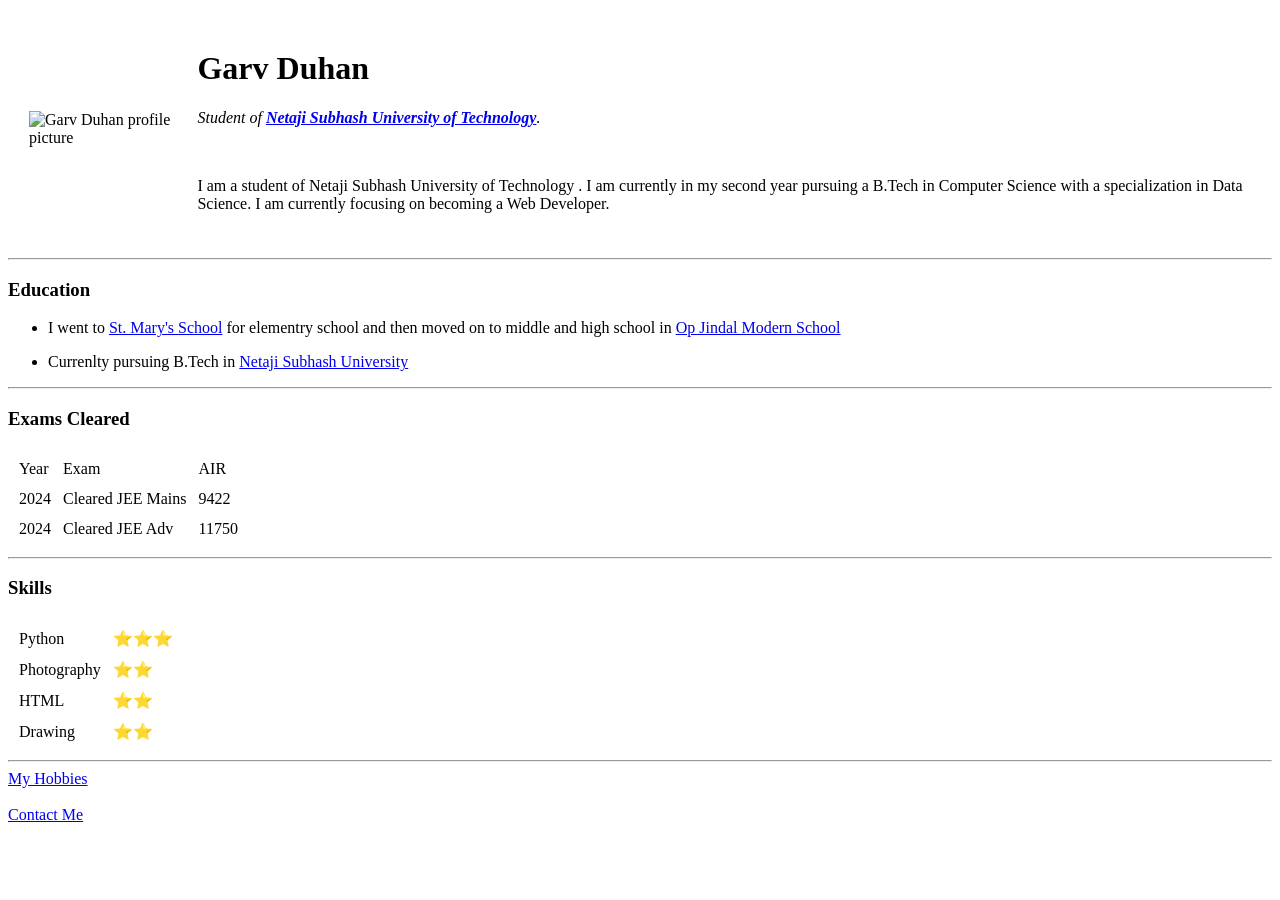
==== index.html @ 8f45e855 "Add initial CV website files" ====
<!DOCTYPE html>
<html>
  <head>
    <meta charset="UTF-8">
    <!--<meta name = "description" content="Journey of Garv Duhan an engineer currently pursuing a B.Tech in CS">-->
    <title>G.Duhan Personal Site</title>
  </head>
  <body>
    <table cellspacing="20">
      <tbody>
        <tr>
          <td><img src="images/garvduhan.png" alt="Garv Duhan profile picture" width="200"></td>
          <td><h1>Garv Duhan</h1>
            <p><em>Student of <strong><a href="http://nsut.ac.in/" target = "_blank">Netaji Subhash University of Technology</a></strong>.</em></p>
            <br>
            <p> I am a student of Netaji Subhash University of Technology . I am currently in my second year pursuing a B.Tech in Computer Science with a specialization in Data Science. I am currently focusing on becoming a Web Developer.</p>
          </td>
        </tr>
      </tbody>
    </table>
    
    
    <hr unshaded>
    <h3>Education</h3>
    <ul>
      <li><p>I went to <a href = "https://www.smshisar.org/" target = "_blank">St. Mary's School</a> for elementry school and then moved on to middle and high school in <a href = "https://www.opjms.edu.in/" target = "_blank">Op Jindal Modern School</a></li>
      <li>Currenlty pursuing B.Tech in <a href="http://nsut.ac.in/" target = "_blank">Netaji Subhash University</a></p></li>
    </ul>
    <hr>
    <h3>Exams Cleared</h3>
    <table cellspacing ="10px">
      <thead>
        <tr>
          <td>Year</td>
          <td>Exam</td>
          <td>AIR</td>
        </tr>
      </thead>
      <tbody>
        <tr>
          <td>2024</td>
          <td>Cleared JEE Mains</td>
          <td>9422</td>
        </tr>
        <tr>
          <td>2024</td>
          <td>Cleared JEE Adv</td>
          <td>11750</td>
        </tr>
      </tbody>
    </table>
    <hr>
    <h3>Skills</h3>
    
    <table cellspacing = "10">
      <tbody>  
        <tr>
          <td>Python</td>
          <td>⭐⭐⭐</td>
        </tr>
        <tr>
          <td>Photography</td>
          <td>⭐⭐</td>
        </tr>
        <tr>
          <td>HTML</td>
          <td>⭐⭐</td>
        </tr>
        <tr>
          <td>Drawing</td>
          <td>⭐⭐</td>          
        </tr>
      </tbody>
    </table>
    <hr>
    <a href = "hobbies.html" >My Hobbies</a>
    <br>
    <br>
    <a href = "contact.html" >Contact Me</a>
  </body>
</html>
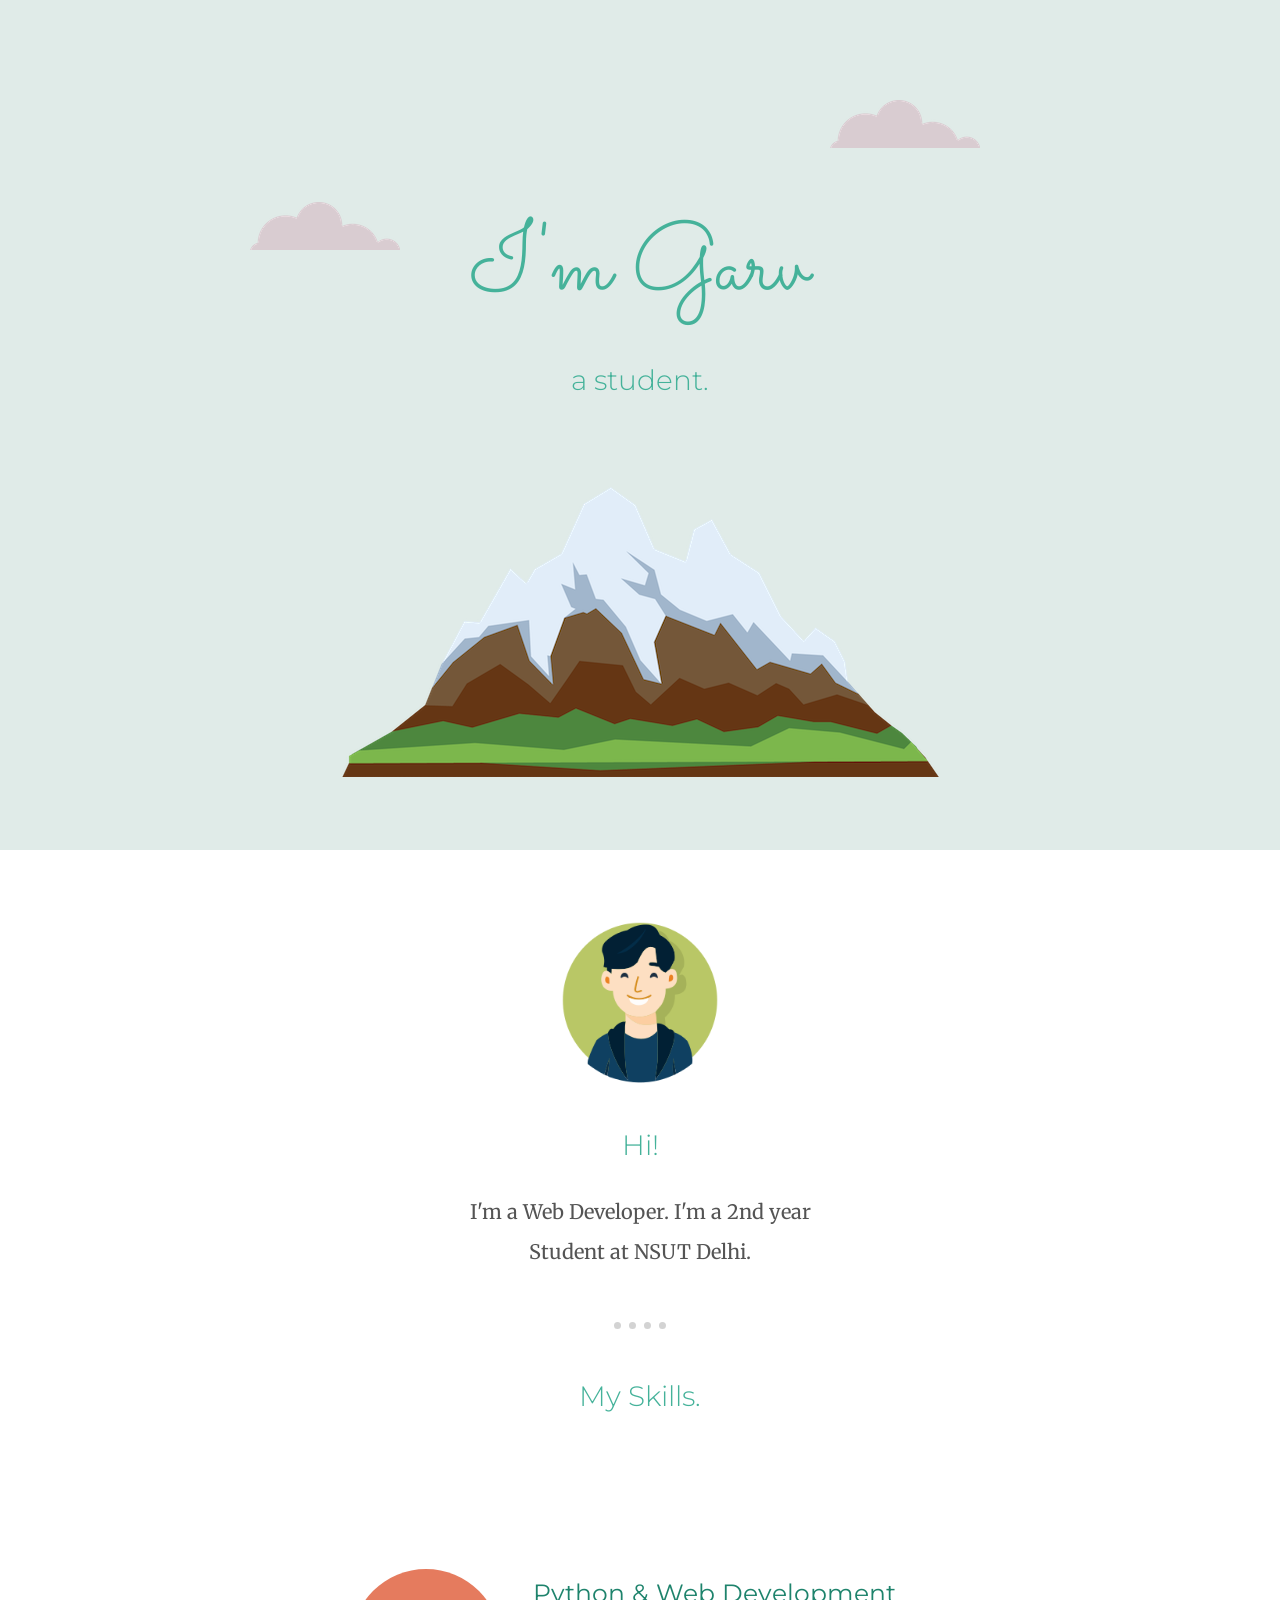
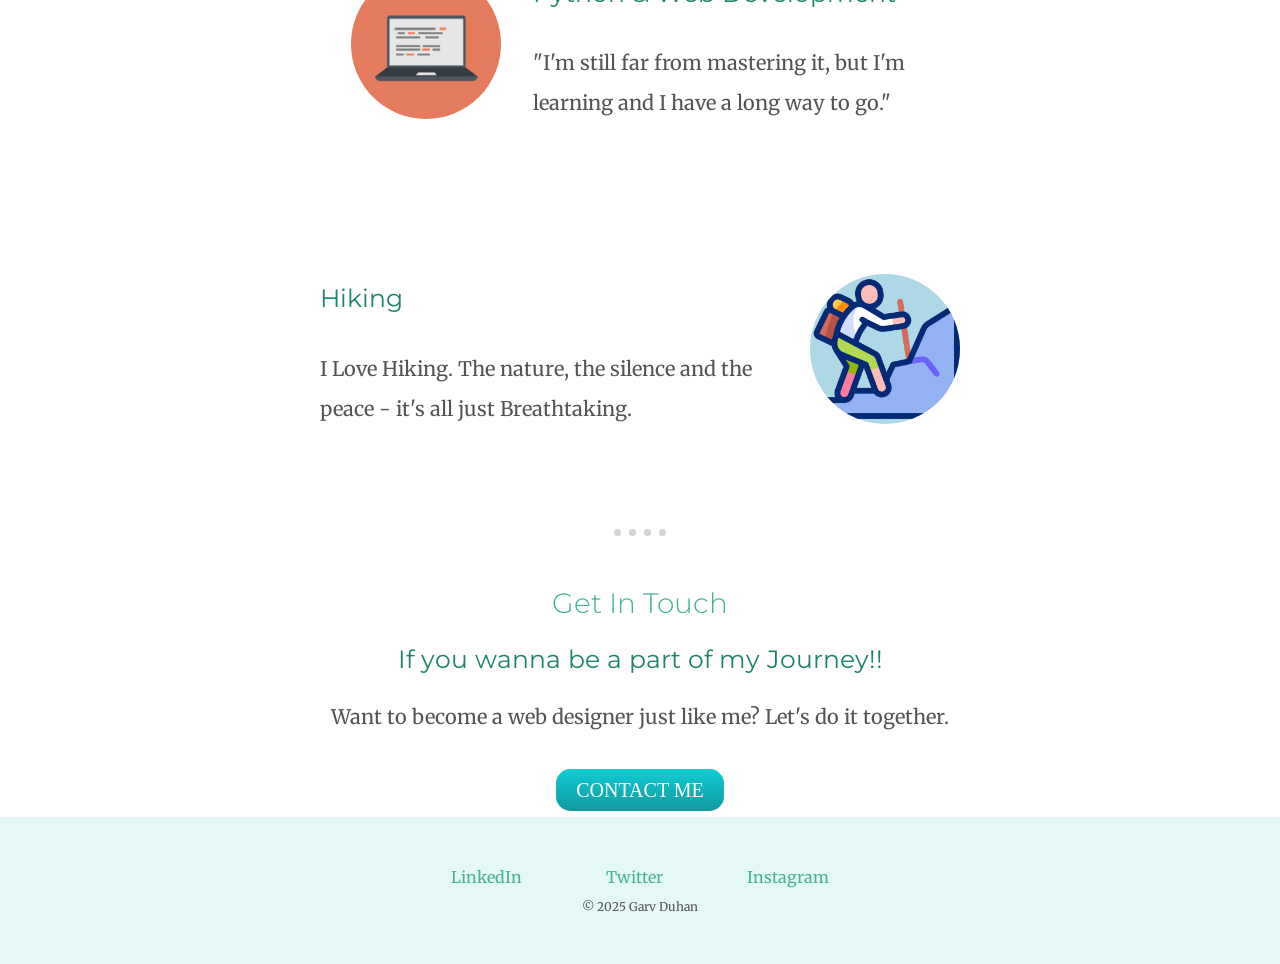
==== commit 40726375: "Added initial CV website files" ====
--- a/index.html
+++ b/index.html
@@ -1,81 +1,66 @@
 <!DOCTYPE html>
-<html>
-  <head>
+<html lang="en">
+<head>
     <meta charset="UTF-8">
-    <!--<meta name = "description" content="Journey of Garv Duhan an engineer currently pursuing a B.Tech in CS">-->
-    <title>G.Duhan Personal Site</title>
-  </head>
-  <body>
-    <table cellspacing="20">
-      <tbody>
-        <tr>
-          <td><img src="images/garvduhan.png" alt="Garv Duhan profile picture" width="200"></td>
-          <td><h1>Garv Duhan</h1>
-            <p><em>Student of <strong><a href="http://nsut.ac.in/" target = "_blank">Netaji Subhash University of Technology</a></strong>.</em></p>
-            <br>
-            <p> I am a student of Netaji Subhash University of Technology . I am currently in my second year pursuing a B.Tech in Computer Science with a specialization in Data Science. I am currently focusing on becoming a Web Developer.</p>
-          </td>
-        </tr>
-      </tbody>
-    </table>
-    
-    
-    <hr unshaded>
-    <h3>Education</h3>
-    <ul>
-      <li><p>I went to <a href = "https://www.smshisar.org/" target = "_blank">St. Mary's School</a> for elementry school and then moved on to middle and high school in <a href = "https://www.opjms.edu.in/" target = "_blank">Op Jindal Modern School</a></li>
-      <li>Currenlty pursuing B.Tech in <a href="http://nsut.ac.in/" target = "_blank">Netaji Subhash University</a></p></li>
-    </ul>
+    <title>Garv Duhan</title>
+    <link rel="stylesheet" href="css/styles.css">
+    <link rel="icon" href="favicon (1).ico">
+    <link rel="preconnect" href="https://fonts.googleapis.com">
+    <link rel="preconnect" href="https://fonts.gstatic.com" crossorigin>
+    <link href="https://fonts.googleapis.com/css2?family=Merriweather:opsz@18..144&family=Montserrat:ital,wght@0,100..900;1,100..900&family=Sacramento&display=swap" rel="stylesheet">
+</head>
+<body>
+    <div class="top-container">
+      <img class="top-cloud" src="images/cloud.png" alt="cloud-img">
+      <h1>I'm Garv</h1>
+      <h2>a student.</h2>
+      <img class="bottom-cloud" src="images/cloud.png" alt="cloud-img">
+      <img src="images/mountain.png" alt="mountain-img">
+    </div>
+    <div class="middle-container">
+      <div class="profile">
+      <img class="profile-pic" src="images/user.png" alt="profile-pic-img">
+      <h2>Hi!</h2>
+      <p class="intro">I'm a Web Developer. I'm a 2nd year Student at NSUT Delhi.</p>
+      </div>
+      <hr>
+      <div class="skills">
+        <h2>My Skills.</h2>
+      <div class="skill-row">
+        <table cellspacing="30px">
+          <tbody>
+            <tr>
+            <td><img class="computer" src="images/computer.png" alt="computer-img"></td>
+            <td><h3>Python & Web Development</h3>
+            <p>"I'm still far from mastering it,
+               but I'm learning and 
+               I have a long way to go."
+            </p></td>
+            </tr>
+          </tbody>
+        </table>
+      </div>    
+      <div class="skill-row">
+        <img class="hiking" src="images/hiking.png" alt="sports-img">
+        <h3>Hiking</h3>
+        <p>I Love Hiking. The nature, the silence and the peace - it's all just Breathtaking.</p>
+      </div>
+    </div>
     <hr>
-    <h3>Exams Cleared</h3>
-    <table cellspacing ="10px">
-      <thead>
-        <tr>
-          <td>Year</td>
-          <td>Exam</td>
-          <td>AIR</td>
-        </tr>
-      </thead>
-      <tbody>
-        <tr>
-          <td>2024</td>
-          <td>Cleared JEE Mains</td>
-          <td>9422</td>
-        </tr>
-        <tr>
-          <td>2024</td>
-          <td>Cleared JEE Adv</td>
-          <td>11750</td>
-        </tr>
-      </tbody>
-    </table>
-    <hr>
-    <h3>Skills</h3>
-    
-    <table cellspacing = "10">
-      <tbody>  
-        <tr>
-          <td>Python</td>
-          <td>⭐⭐⭐</td>
-        </tr>
-        <tr>
-          <td>Photography</td>
-          <td>⭐⭐</td>
-        </tr>
-        <tr>
-          <td>HTML</td>
-          <td>⭐⭐</td>
-        </tr>
-        <tr>
-          <td>Drawing</td>
-          <td>⭐⭐</td>          
-        </tr>
-      </tbody>
-    </table>
-    <hr>
-    <a href = "hobbies.html" >My Hobbies</a>
-    <br>
-    <br>
-    <a href = "contact.html" >Contact Me</a>
-  </body>
-</html>
+    <div class="contact-me">
+      <h2>Get In Touch</h2>
+      <h3>If you wanna be a part of my Journey!!</h3>
+      <p class="contact-description">Want to become a web designer just like me? Let's do it together.</p>
+      <a class="btn" href="mailto:garvduhan2006@gmail.com">CONTACT ME</a>
+      </div>
+    </div>
+
+
+    <div class="bottom-container">
+      <a href="https://www.linkedin.com/in/garv-duhan-996467323" target="_blank">LinkedIn</a>
+      <a href="https://x.com/DuhanGarv" target="_blank">Twitter</a>
+      <a class="footer-link" href="https://www.instagram.com/duhan_garv/" target="_blank">Instagram</a>
+      <p class="copyright">© 2025 Garv Duhan</p>
+    </div>
+</body>
+</html>
--- a/css/styles.css
+++ b/css/styles.css
@@ -0,0 +1,150 @@
+body{
+    
+    margin: 0px;
+    text-align: center;
+    font-family: "Merriweather", serif;
+    color: #545454;
+    }
+
+.top-container{
+    background-color: #e0ebe8;
+    position: relative;
+    padding-top: 200px;
+    height: 650px;
+    margin-bottom: 50px;
+}
+a{
+    font-family: "Merriweather", serif;
+    color: #45b29a;
+    text-decoration: none;
+    margin: 40px 40px;
+}
+a:hover{
+    color: #545454;
+}
+
+h1{
+    margin: 0px auto 0 auto;
+    font-family:"Sacramento", cursive;
+    font-size: 6rem;
+    font-weight: 400;
+    color: #45b29a;
+    
+}
+p{
+    font-size: 20px;
+    font-family: "Merriweather", serif;
+}
+h2{
+   font-family: "Montserrat", sans-serif;
+   font-size: 1.75rem;
+   font-weight: 300;
+   color: #45b29a;
+}
+
+h3{
+    font-family: "Montserrat", sans-serif;
+    font-size: 1.55rem;
+    font-weight: 400;
+    color: #1e836c;
+    
+}
+.intro{
+    width: 30%;
+    margin: 30px auto 50px auto;
+    line-height: 2;
+}
+
+.bottom-cloud{
+    position: absolute;
+    bottom: 600px;
+    left: 250px;
+}
+
+.top-cloud{
+    position: absolute ;
+    top: 100px;
+    right: 300px;
+}
+
+.middle-container{
+    background-color: #fff;
+    margin-bottom: 15px;
+    
+
+}
+.bottom-container{
+    background-color: #E4F9F5;
+    padding-bottom: 50px;
+    padding-top: 50px;
+}
+.profile-pic{
+    width:200px;
+    border-radius: 100px;
+    
+}
+.copyright{
+    margin-bottom: 0px;
+}
+hr{
+    border-style: none;
+    border-top-style: dotted;
+    width: 4%;
+    border-width: 7px;
+    border-color: lightgrey;
+    margin: 50px auto;
+    
+}
+.computer{
+    width:150px;
+    border-radius: 100px;
+    float: left;
+}
+.hiking{
+    width: 150px;
+    border-radius: 100px;
+    background-color: lightblue;
+    float: right;
+    margin-left: 30px;
+}
+.skill-row{
+    width: 50%;
+    margin:100px auto 100px auto;
+    text-align: left;
+    line-height: 2;
+}
+
+.contact-description{
+    margin: 30px auto 50px auto;
+}
+
+.copyright{
+    font-size: 0.75rem;
+}
+
+.btn {
+  background: #11cdd4;
+  background-image: -webkit-linear-gradient(top, #11cdd4, #11999e);
+  background-image: -moz-linear-gradient(top, #11cdd4, #11999e);
+  background-image: -ms-linear-gradient(top, #11cdd4, #11999e);
+  background-image: -o-linear-gradient(top, #11cdd4, #11999e);
+  background-image: linear-gradient(to bottom, #11cdd4, #11999e);
+  -webkit-border-radius: 15;
+  -moz-border-radius: 15;
+  border-radius: 15px;
+  font-family: Georgia;
+  color: #fff;
+  font-size: 20px;
+  padding: 10px 20px 10px 20px;
+  text-decoration: none;
+}
+
+.btn:hover {
+  background:  #30e3cb;
+  background-image: -webkit-linear-gradient(top,  #30e3cb, #2bc4ad);
+  background-image: -moz-linear-gradient(top,  #30e3cb, #2bc4ad);
+  background-image: -ms-linear-gradient(top,  #30e3cb, #2bc4ad);
+  background-image: -o-linear-gradient(top,  #30e3cb, #2bc4ad);
+  background-image: linear-gradient(to bottom,  #30e3cb, #2bc4ad);
+  text-decoration: none;
+}
